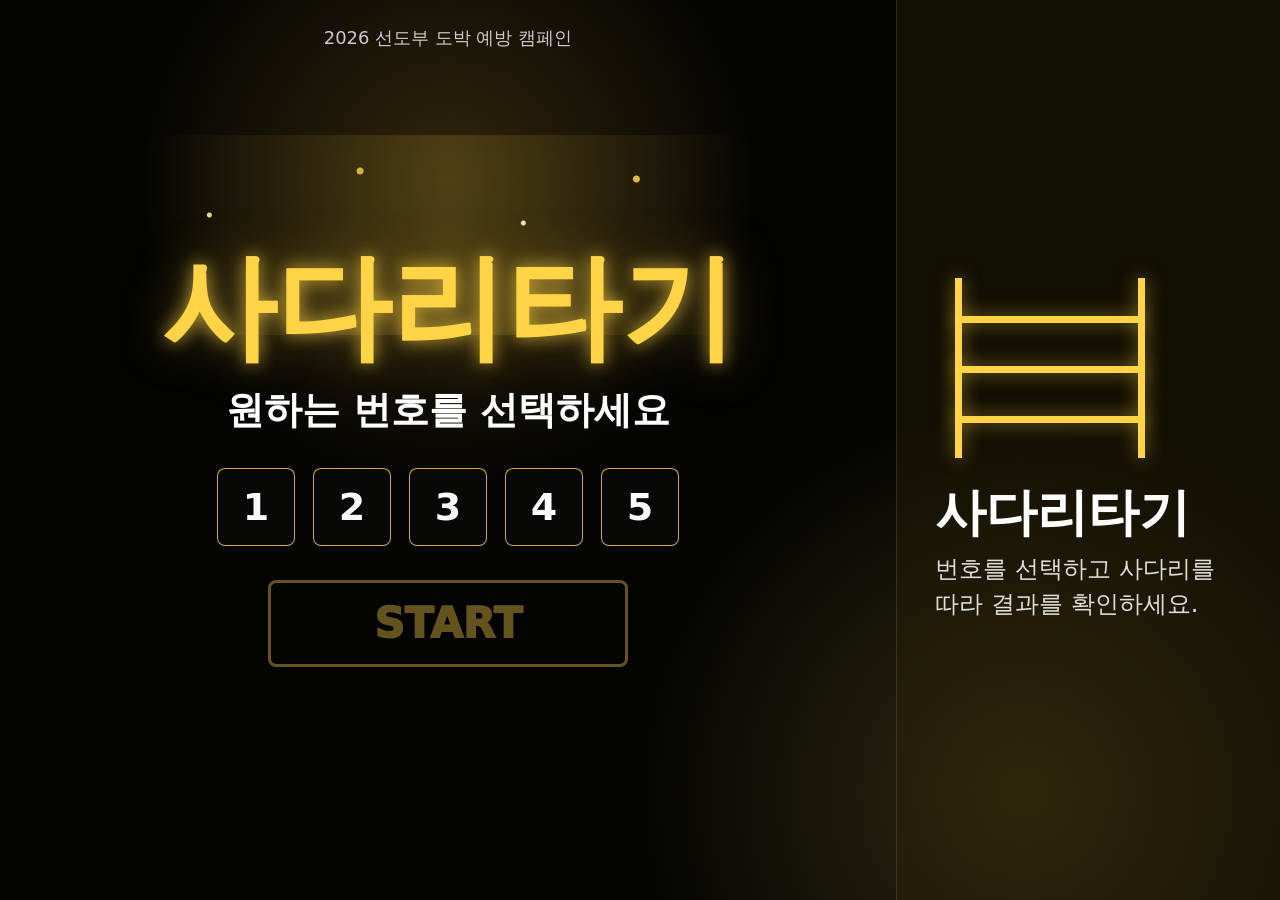
==== ladder.html @ ab298be5 "Add gambling prevention games" ====
<!doctype html>
<html lang="ko">
  <head>
    <meta charset="UTF-8" />
    <meta name="viewport" content="width=device-width, initial-scale=1.0" />
    <title>점심시간 - 사다리타기</title>
    <link rel="stylesheet" href="styles.css" />
  </head>
  <body>
    <main class="app" data-game="ladder">
      <section class="screen ladder-theme active">
        <div class="layout">
          <article class="stage ladder-stage" aria-live="polite">
            <p class="campaign-label">2026 선도부 도박 예방 캠페인</p>

            <div class="ladder-cover ladder-view active" data-ladder-view="cover">
              <div class="gold-dust" aria-hidden="true"></div>
              <h1>사다리타기</h1>
              <p>원하는 번호를 선택하세요</p>
              <div class="number-row">
                <button class="number-choice" data-number="1">1</button>
                <button class="number-choice" data-number="2">2</button>
                <button class="number-choice" data-number="3">3</button>
                <button class="number-choice" data-number="4">4</button>
                <button class="number-choice" data-number="5">5</button>
              </div>
              <button class="primary-action gold-action" data-ladder-start disabled>START</button>
            </div>

            <div class="ladder-play ladder-view" data-ladder-view="play">
              <div class="ladder-top">
                <span data-ladder-top="1">1</span>
                <span data-ladder-top="2">2</span>
                <span data-ladder-top="3">3</span>
                <span data-ladder-top="4">4</span>
                <span data-ladder-top="5">5</span>
              </div>
              <div class="ladder-board">
                <svg viewBox="0 0 500 520" role="img" aria-label="네온 사다리">
                  <g class="ladder-lines">
                    <path d="M70 20 L70 455" />
                    <path d="M160 20 L160 455" />
                    <path d="M250 20 L250 455" />
                    <path d="M340 20 L340 455" />
                    <path d="M430 20 L430 455" />
                    <path d="M70 130 L160 130" />
                    <path d="M250 205 L340 205" />
                    <path d="M160 300 L250 300" />
                    <path id="riggedBar" class="rigged-bar" d="" />
                  </g>
                  <path id="ladderTrace" class="ladder-trace" d="" />
                  <path id="ladderRiggedTrace" class="ladder-trace rigged-trace" d="" />
                  <circle class="trace-dot" r="8">
                    <animateMotion dur="3s" begin="indefinite" fill="freeze" path="" />
                  </circle>
                </svg>
              </div>
              <div class="result-row">
                <span data-ladder-result="1">꽝</span>
                <span data-ladder-result="2">꽝</span>
                <span data-ladder-result="3">꽝</span>
                <span data-ladder-result="4">성공</span>
                <span data-ladder-result="5">꽝</span>
              </div>
            </div>

            <div class="warning-view ladder-view" data-ladder-view="warning">
              <div class="warning-sign" aria-hidden="true">!</div>
              <h2>속지 마!</h2>
              <p>한 번의 선택이 돌이킬 수 없게 됩니다</p>
              <strong>도박 문제 상담 1336</strong>
              <button class="dark-action" data-reset>처음으로</button>
            </div>
          </article>

          <aside class="guide-panel ladder-guide">
            <div class="guide-ladder" aria-hidden="true">
              <span></span>
              <span></span>
              <span></span>
            </div>
            <h2>사다리타기</h2>
            <p>번호를 선택하고 사다리를 따라 결과를 확인하세요.</p>
          </aside>
        </div>
      </section>
    </main>

    <script src="script.js"></script>
  </body>
</html>
---- styles.css ----
:root {
  color-scheme: dark;
  font-family: "Pretendard", "Apple SD Gothic Neo", "Noto Sans KR", system-ui, sans-serif;
  background: #050505;
  color: #fff;
}

* {
  box-sizing: border-box;
}

html,
body {
  width: 100%;
  min-height: 100%;
  margin: 0;
}

body {
  overflow-x: hidden;
  background: #050505;
}

button,
a {
  -webkit-tap-highlight-color: transparent;
}

button {
  font: inherit;
  cursor: pointer;
}

a {
  color: inherit;
  text-decoration: none;
}

.app,
.screen {
  min-height: 100vh;
}

.screen {
  display: none;
  position: relative;
  overflow: hidden;
}

.screen.active {
  display: block;
}

.campaign-label {
  position: absolute;
  top: clamp(16px, 2vw, 26px);
  left: 50%;
  z-index: 5;
  margin: 0;
  transform: translateX(-50%);
  color: rgba(255, 255, 255, 0.78);
  font-size: clamp(13px, 1.4vw, 18px);
  font-weight: 300;
  letter-spacing: 0;
  white-space: nowrap;
}

.home-screen {
  padding: clamp(28px, 6vw, 72px);
  background:
    radial-gradient(circle at 20% 24%, rgba(207, 15, 30, 0.26), transparent 28%),
    radial-gradient(circle at 80% 70%, rgba(233, 188, 56, 0.2), transparent 30%),
    #050505;
}

.home-grid {
  display: grid;
  grid-template-columns: repeat(2, minmax(0, 1fr));
  gap: clamp(18px, 3vw, 34px);
  width: min(1100px, 100%);
  min-height: calc(100vh - 120px);
  margin: 0 auto;
  padding-top: clamp(54px, 8vw, 90px);
}

.program-tile {
  display: flex;
  min-height: 520px;
  flex-direction: column;
  align-items: flex-start;
  justify-content: flex-end;
  border: 1px solid rgba(255, 255, 255, 0.14);
  border-radius: 8px;
  padding: clamp(24px, 4vw, 48px);
  text-align: left;
  box-shadow: 0 24px 80px rgba(0, 0, 0, 0.42);
}

.shell-tile {
  background:
    linear-gradient(160deg, transparent 35%, rgba(210, 0, 20, 0.32)),
    repeating-linear-gradient(115deg, rgba(255, 255, 255, 0.04) 0 2px, transparent 2px 22px),
    #120608;
}

.ladder-tile {
  background:
    linear-gradient(160deg, transparent 35%, rgba(235, 192, 66, 0.28)),
    repeating-linear-gradient(90deg, rgba(255, 255, 255, 0.04) 0 2px, transparent 2px 24px),
    #090806;
}

.tile-time {
  color: rgba(255, 255, 255, 0.72);
  font-size: 18px;
}

.tile-title {
  margin-top: 18px;
  color: #ff2034;
  font-size: clamp(42px, 7vw, 86px);
  font-weight: 900;
  line-height: 1;
}

.ladder-tile .tile-title,
.ladder-tile .tile-action {
  color: #ffd447;
}

.tile-copy {
  margin-top: 18px;
  font-size: clamp(20px, 2.4vw, 31px);
  font-weight: 700;
}

.tile-action {
  margin-top: 32px;
  color: #ff2034;
  font-size: clamp(26px, 3.2vw, 42px);
  font-weight: 900;
}

.layout {
  display: grid;
  grid-template-columns: 7fr 3fr;
  min-height: 100vh;
}

.app.game-running .layout {
  grid-template-columns: 1fr;
}

.app.game-running .guide-panel {
  display: none;
}

.stage {
  position: relative;
  min-width: 0;
  min-height: 100vh;
}

.guide-panel {
  display: flex;
  position: relative;
  min-width: 0;
  min-height: 100vh;
  flex-direction: column;
  justify-content: center;
  padding: clamp(22px, 3vw, 44px);
  border-left: 1px solid rgba(255, 255, 255, 0.12);
}

.guide-panel h2 {
  margin: 28px 0 14px;
  font-size: clamp(30px, 4vw, 54px);
  line-height: 1.02;
}

.guide-panel p {
  margin: 0;
  color: rgba(255, 255, 255, 0.86);
  font-size: clamp(17px, 1.9vw, 24px);
  line-height: 1.45;
}

.guide-panel strong {
  margin-top: 28px;
  color: #ff2034;
  font-size: clamp(20px, 2vw, 30px);
}

.shell-theme {
  background:
    radial-gradient(circle at 14% 85%, rgba(88, 0, 8, 0.9), transparent 32%),
    radial-gradient(circle at 84% 18%, rgba(148, 0, 13, 0.56), transparent 31%),
    #050505;
}

.ladder-theme {
  background:
    radial-gradient(circle at 35% 20%, rgba(231, 176, 44, 0.2), transparent 28%),
    radial-gradient(circle at 80% 88%, rgba(255, 214, 77, 0.18), transparent 30%),
    #040403;
}

.shell-view,
.ladder-view {
  display: none;
  min-height: 100vh;
}

.shell-view.active,
.ladder-view.active {
  display: flex;
}

.shell-cover,
.ladder-cover,
.shell-pick,
.shell-shuffle,
.ladder-play,
.warning-view {
  position: relative;
  align-items: center;
  justify-content: center;
  padding: clamp(24px, 5vw, 70px);
}

.ladder-cover {
  flex-direction: column;
  text-align: center;
}

.cover-content {
  position: relative;
  z-index: 2;
  text-align: center;
}

.shell-cover h1,
.ladder-cover h1 {
  margin: 18px 0 0;
  font-size: clamp(58px, 9vw, 132px);
  font-weight: 950;
  line-height: 0.98;
}

.shell-cover h1 {
  color: #ff2034;
  text-shadow: 0 0 22px rgba(255, 24, 48, 0.48);
}

.ladder-cover h1 {
  color: #ffd447;
  text-shadow: 0 0 18px rgba(255, 212, 71, 0.72), 0 0 54px rgba(255, 212, 71, 0.36);
  white-space: nowrap;
}

.shell-cover p,
.ladder-cover p {
  margin: 22px 0 0;
  font-size: clamp(24px, 3vw, 44px);
  font-weight: 800;
  max-width: min(760px, 92vw);
  line-height: 1.24;
}

.primary-action {
  min-width: min(360px, 100%);
  margin-top: 34px;
  border-radius: 8px;
  padding: 16px 30px;
  background: transparent;
  font-size: clamp(26px, 3.3vw, 48px);
  font-weight: 950;
}

.red-action {
  border: 2px solid #ff2034;
  color: #ff2034;
  box-shadow: 0 0 24px rgba(255, 32, 52, 0.25);
}

.gold-action {
  border: 3px solid #ffd447;
  color: #ffd447;
  box-shadow: 0 0 28px rgba(255, 212, 71, 0.3);
}

.gold-action:disabled {
  opacity: 0.38;
  cursor: not-allowed;
  box-shadow: none;
}

.casino-deck {
  display: grid;
  position: absolute;
  gap: 18px;
  opacity: 0.68;
}

.left-deck {
  left: 5%;
  top: 22%;
  transform: rotate(-14deg);
}

.right-deck {
  right: 5%;
  bottom: 16%;
  transform: rotate(16deg);
}

.casino-deck span {
  display: grid;
  width: clamp(56px, 7vw, 90px);
  aspect-ratio: 0.72;
  place-items: center;
  border: 1px solid rgba(255, 255, 255, 0.22);
  border-radius: 7px;
  background: linear-gradient(145deg, #1b1b1b, #060606);
  color: #ff2034;
  font-size: clamp(22px, 3vw, 38px);
  font-weight: 900;
  box-shadow: 0 0 32px rgba(255, 0, 24, 0.18);
}

.cover-cups,
.cup-row,
.number-row,
.ladder-top,
.result-row {
  display: flex;
  align-items: center;
  justify-content: center;
}

.cover-cups,
.cup-row {
  gap: clamp(18px, 5vw, 52px);
}

.cup-choice {
  display: grid;
  position: relative;
  width: clamp(110px, 16vw, 190px);
  aspect-ratio: 1;
  place-items: center;
  border: 0;
  background: transparent;
  transition: transform 260ms ease;
}

.cup-choice .cup {
  position: relative;
  z-index: 2;
  transition: transform 520ms ease;
}

.shell-ball {
  position: absolute;
  left: 50%;
  bottom: 18%;
  z-index: 1;
  width: clamp(34px, 5vw, 54px);
  aspect-ratio: 1;
  border-radius: 50%;
  background: radial-gradient(circle at 32% 26%, #fff, #bfc2c8 30%, #5a5f6a 72%, #20242c);
  box-shadow: 0 0 28px rgba(255, 255, 255, 0.25);
  opacity: 0;
  transform: translateX(-50%);
}

.cup-choice.reveal-reward .shell-ball {
  opacity: 1;
}

.cup-choice.reveal-reward .cup {
  transform: translateY(-72%);
}

.cup-choice.selected-cup {
  transform: translateY(-8px);
}

.cup {
  display: block;
  width: clamp(80px, 12vw, 142px);
  height: clamp(92px, 13vw, 158px);
  border-radius: 18px 18px 38px 38px;
  background:
    linear-gradient(90deg, rgba(255, 255, 255, 0.2), transparent 28% 72%, rgba(0, 0, 0, 0.28)),
    linear-gradient(#ff3041, #9d000c);
  box-shadow: inset 0 -12px 20px rgba(0, 0, 0, 0.34), 0 16px 34px rgba(0, 0, 0, 0.5);
  clip-path: polygon(12% 0, 88% 0, 100% 100%, 0 100%);
}

.cup.small {
  width: clamp(62px, 8vw, 95px);
  height: clamp(70px, 9vw, 108px);
}

.cup.tiny {
  width: 68px;
  height: 78px;
}

.shell-pick,
.shell-shuffle {
  flex-direction: column;
}

.shell-pick h2,
.shell-shuffle h2 {
  margin: 0 0 clamp(34px, 7vw, 82px);
  font-size: clamp(32px, 5vw, 72px);
  text-align: center;
}

.shuffle-board {
  position: relative;
  width: min(720px, 86vw);
  height: min(330px, 42vw);
  min-height: 220px;
}

.metal-ball {
  position: absolute;
  left: 50%;
  bottom: 58px;
  z-index: 1;
  width: clamp(34px, 5vw, 54px);
  aspect-ratio: 1;
  border-radius: 50%;
  background: radial-gradient(circle at 32% 26%, #fff, #bfc2c8 30%, #5a5f6a 72%, #20242c);
  transform: translateX(-50%);
  opacity: 0;
  transition: opacity 0.25s ease;
  box-shadow: 0 0 28px rgba(255, 255, 255, 0.22);
}

.moving-cup {
  position: absolute;
  bottom: 18px;
  z-index: 2;
  width: clamp(96px, 16vw, 154px);
  height: clamp(112px, 18vw, 176px);
  border-radius: 18px 18px 40px 40px;
  background:
    linear-gradient(90deg, rgba(255, 255, 255, 0.2), transparent 30% 70%, rgba(0, 0, 0, 0.28)),
    linear-gradient(#ff3041, #8f000a);
  clip-path: polygon(12% 0, 88% 0, 100% 100%, 0 100%);
  box-shadow: 0 18px 40px rgba(0, 0, 0, 0.5);
  transition: transform 0.7s ease, left 0.7s ease, right 0.7s ease;
}

.cup-a {
  left: 6%;
}

.cup-b {
  left: 50%;
  transform: translateX(-50%);
}

.cup-c {
  right: 6%;
}

.shell-shuffle.reveal-ball .metal-ball,
.shell-shuffle.cover-ball .metal-ball {
  opacity: 1;
}

.shell-shuffle.reveal-ball .cup-b {
  transform: translate(-50%, -128px);
}

.shell-shuffle.is-shuffling .cup-a {
  animation: cupA 1.2s ease-in-out infinite alternate;
}

.shell-shuffle.is-shuffling .cup-b {
  animation: cupB 1s ease-in-out infinite alternate;
}

.shell-shuffle.is-shuffling .cup-c {
  animation: cupC 1.1s ease-in-out infinite alternate;
}

@keyframes cupA {
  to {
    left: 42%;
  }
}

@keyframes cupB {
  to {
    left: 22%;
  }
}

@keyframes cupC {
  to {
    right: 38%;
  }
}

.shell-guide {
  background: rgba(40, 0, 5, 0.46);
}

.guide-visual {
  display: flex;
  gap: 12px;
  align-items: flex-end;
}

.ladder-guide {
  background: rgba(44, 34, 5, 0.36);
}

.guide-ladder {
  position: relative;
  width: min(230px, 100%);
  height: 180px;
}

.guide-ladder::before,
.guide-ladder::after,
.guide-ladder span {
  content: "";
  position: absolute;
  background: #ffd447;
  box-shadow: 0 0 18px rgba(255, 212, 71, 0.55);
}

.guide-ladder::before,
.guide-ladder::after {
  top: 0;
  width: 7px;
  height: 100%;
}

.guide-ladder::before {
  left: 20px;
}

.guide-ladder::after {
  right: 20px;
}

.guide-ladder span {
  left: 20px;
  width: calc(100% - 40px);
  height: 7px;
}

.guide-ladder span:nth-child(1) {
  top: 38px;
}

.guide-ladder span:nth-child(2) {
  top: 88px;
}

.guide-ladder span:nth-child(3) {
  top: 138px;
}

.gold-dust {
  position: absolute;
  inset: 15% 15% auto;
  height: 200px;
  pointer-events: none;
  background:
    radial-gradient(circle at 12% 40%, rgba(255, 236, 151, 0.9) 0 2px, transparent 3px),
    radial-gradient(circle at 36% 18%, rgba(255, 212, 71, 0.8) 0 3px, transparent 4px),
    radial-gradient(circle at 62% 44%, rgba(255, 244, 190, 0.9) 0 2px, transparent 3px),
    radial-gradient(circle at 80% 22%, rgba(255, 212, 71, 0.85) 0 3px, transparent 4px),
    linear-gradient(90deg, transparent, rgba(255, 212, 71, 0.15), transparent);
  filter: blur(0.2px);
}

.number-row {
  gap: clamp(10px, 1.5vw, 18px);
  margin-top: 34px;
}

.number-choice,
.ladder-top span,
.result-row span {
  display: grid;
  place-items: center;
  border: 1px solid rgba(255, 212, 71, 0.8);
  border-radius: 8px;
  color: rgba(255, 255, 255, 0.98);
  font-weight: 850;
}

.number-choice {
  width: clamp(48px, 7vw, 78px);
  aspect-ratio: 1;
  background: rgba(255, 255, 255, 0.02);
  font-size: clamp(22px, 3vw, 38px);
}

.number-choice.selected {
  background: #ffd400;
  color: #050505;
  border-color: #ffd400;
}

.ladder-play {
  flex-direction: column;
  gap: clamp(12px, 2vw, 22px);
}

.ladder-top,
.result-row {
  width: min(660px, 92%);
  gap: clamp(8px, 1.4vw, 16px);
}

.ladder-top span,
.result-row span {
  flex: 1;
  min-height: 48px;
  font-size: clamp(19px, 2.5vw, 32px);
}

.ladder-top span.active {
  background: #ff263d;
  border-color: #ff263d;
  color: #fff;
  box-shadow: 0 0 18px rgba(255, 38, 61, 0.75);
}

.result-row span {
  min-height: 58px;
  color: #fff0a3;
}

.result-row span.active {
  background: rgba(255, 38, 61, 0.16);
  border-color: #ff263d;
  color: #ff263d;
  box-shadow: 0 0 18px rgba(255, 38, 61, 0.6);
}

.result-row span.rigged {
  animation: riggedResult 0.24s linear 4;
}

.ladder-board {
  width: min(660px, 92%);
}

.ladder-board svg {
  display: block;
  width: 100%;
  height: auto;
  overflow: visible;
}

.ladder-lines path {
  fill: none;
  stroke: #ffe27a;
  stroke-width: 8;
  stroke-linecap: round;
  filter: drop-shadow(0 0 8px rgba(255, 212, 71, 0.75));
}

.ladder-lines path.active {
  stroke: #ff263d;
  filter: drop-shadow(0 0 12px rgba(255, 38, 61, 0.9));
}

.ladder-lines .rigged-bar {
  opacity: 0;
  visibility: hidden;
  stroke: #ffe27a;
  stroke-width: 8;
  filter: drop-shadow(0 0 8px rgba(255, 212, 71, 0.75));
}

.ladder-lines .rigged-bar.active {
  opacity: 1;
  visibility: visible;
}

.ladder-trace {
  fill: none;
  stroke: #ff263d;
  stroke-width: 11;
  stroke-linecap: round;
  stroke-dasharray: 1;
  stroke-dashoffset: 1;
  opacity: 0;
  filter: drop-shadow(0 0 12px rgba(255, 38, 61, 0.95));
}

.ladder-trace.play {
  opacity: 1;
}

.rigged-trace {
  opacity: 0;
}

.trace-dot {
  fill: #ff263d;
  filter: drop-shadow(0 0 12px rgba(255, 38, 61, 1));
}

@keyframes riggedResult {
  50% {
    transform: scale(1.08);
    background: rgba(255, 38, 61, 0.32);
  }
}

.warning-view {
  min-height: 100vh;
  flex-direction: column;
  background: #ffd51e;
  color: #050505;
  text-align: center;
}

.warning-sign {
  position: relative;
  display: grid;
  width: clamp(86px, 12vw, 140px);
  aspect-ratio: 1.12;
  place-items: center;
  margin-bottom: clamp(18px, 3vw, 34px);
  color: #050505;
  font-size: clamp(48px, 7vw, 82px);
  font-weight: 950;
  clip-path: polygon(50% 0, 100% 92%, 0 92%);
  background: #050505;
}

.warning-sign::before {
  content: "";
  position: absolute;
  inset: 8px;
  z-index: -1;
  clip-path: polygon(50% 0, 100% 92%, 0 92%);
  background: #ffe672;
}

.warning-view h2 {
  margin: 0;
  color: #e50016;
  font-size: clamp(70px, 12vw, 170px);
  font-weight: 1000;
  line-height: 0.95;
}

.warning-view p {
  margin: 24px 0 0;
  font-size: clamp(26px, 4vw, 58px);
  font-weight: 900;
}

.warning-view strong {
  position: absolute;
  left: 50%;
  bottom: clamp(28px, 4vw, 48px);
  transform: translateX(-50%);
  font-size: clamp(20px, 2.6vw, 38px);
  white-space: nowrap;
}

.dark-action {
  margin-top: 34px;
  border: 2px solid #050505;
  border-radius: 8px;
  padding: 12px 24px;
  background: transparent;
  color: #050505;
  font-size: 20px;
  font-weight: 900;
}

@media (max-width: 820px) {
  .home-grid,
  .layout {
    grid-template-columns: 1fr;
  }

  .program-tile {
    min-height: 360px;
  }

  .guide-panel {
    min-height: auto;
    border-left: 0;
    border-top: 1px solid rgba(255, 255, 255, 0.12);
  }

  .stage,
  .shell-view,
  .ladder-view {
    min-height: 76vh;
  }

  .casino-deck {
    display: none;
  }

  .warning-view strong {
    position: static;
    margin-top: 28px;
    transform: none;
  }
}
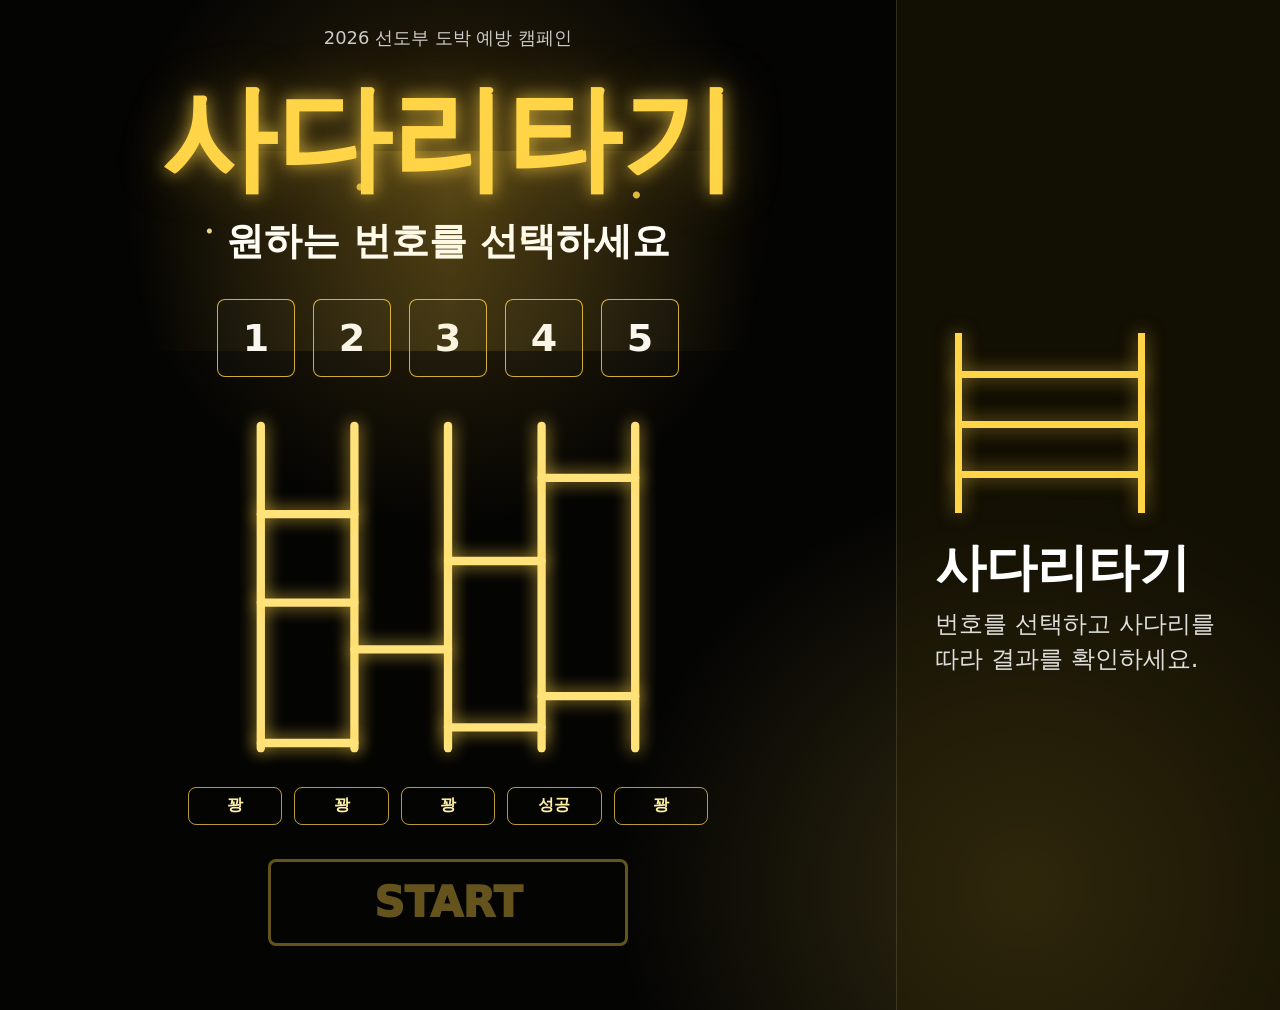
==== commit 772bade0: "Refine ladder preview and game pacing" ====
--- a/ladder.html
+++ b/ladder.html
@@ -3,7 +3,7 @@
   <head>
     <meta charset="UTF-8" />
     <meta name="viewport" content="width=device-width, initial-scale=1.0" />
-    <title>점심시간 - 사다리타기</title>
+    <title>사다리타기</title>
     <link rel="stylesheet" href="styles.css" />
   </head>
   <body>
@@ -24,6 +24,32 @@
                 <button class="number-choice" data-number="4">4</button>
                 <button class="number-choice" data-number="5">5</button>
               </div>
+              <div class="cover-ladder-preview" aria-hidden="true">
+                <svg viewBox="0 0 500 360">
+                  <g class="ladder-lines">
+                    <path d="M70 20 L70 330" />
+                    <path d="M160 20 L160 330" />
+                    <path d="M250 20 L250 330" />
+                    <path d="M340 20 L340 330" />
+                    <path d="M430 20 L430 330" />
+                    <path d="M340 70 L430 70" />
+                    <path d="M70 105 L160 105" />
+                    <path d="M250 150 L340 150" />
+                    <path d="M70 190 L160 190" />
+                    <path d="M160 235 L250 235" />
+                    <path d="M340 280 L430 280" />
+                    <path d="M250 310 L340 310" />
+                    <path d="M70 325 L160 325" />
+                  </g>
+                </svg>
+                <div class="preview-result">
+                  <span data-preview-result="1">꽝</span>
+                  <span data-preview-result="2">꽝</span>
+                  <span data-preview-result="3">꽝</span>
+                  <span data-preview-result="4">성공</span>
+                  <span data-preview-result="5">꽝</span>
+                </div>
+              </div>
               <button class="primary-action gold-action" data-ladder-start disabled>START</button>
             </div>
 
@@ -43,9 +69,14 @@
                     <path d="M250 20 L250 455" />
                     <path d="M340 20 L340 455" />
                     <path d="M430 20 L430 455" />
+                    <path d="M340 88 L430 88" />
                     <path d="M70 130 L160 130" />
-                    <path d="M250 205 L340 205" />
+                    <path d="M250 190 L340 190" />
+                    <path d="M70 245 L160 245" />
                     <path d="M160 300 L250 300" />
+                    <path d="M340 355 L430 355" />
+                    <path d="M250 378 L340 378" />
+                    <path d="M70 392 L160 392" />
                     <path id="riggedBar" class="rigged-bar" d="" />
                   </g>
                   <path id="ladderTrace" class="ladder-trace" d="" />
--- a/styles.css
+++ b/styles.css
@@ -614,6 +614,34 @@
   border-color: #ffd400;
 }
 
+.cover-ladder-preview {
+  width: min(520px, 86%);
+  margin-top: clamp(18px, 3vw, 28px);
+}
+
+.cover-ladder-preview svg {
+  display: block;
+  width: 100%;
+  height: auto;
+}
+
+.preview-result {
+  display: flex;
+  gap: clamp(7px, 1vw, 12px);
+  margin-top: 8px;
+}
+
+.preview-result span {
+  display: grid;
+  flex: 1;
+  min-height: 38px;
+  place-items: center;
+  border: 1px solid rgba(255, 212, 71, 0.72);
+  border-radius: 8px;
+  color: #fff0a3;
+  font-weight: 850;
+}
+
 .ladder-play {
   flex-direction: column;
   gap: clamp(12px, 2vw, 22px);
